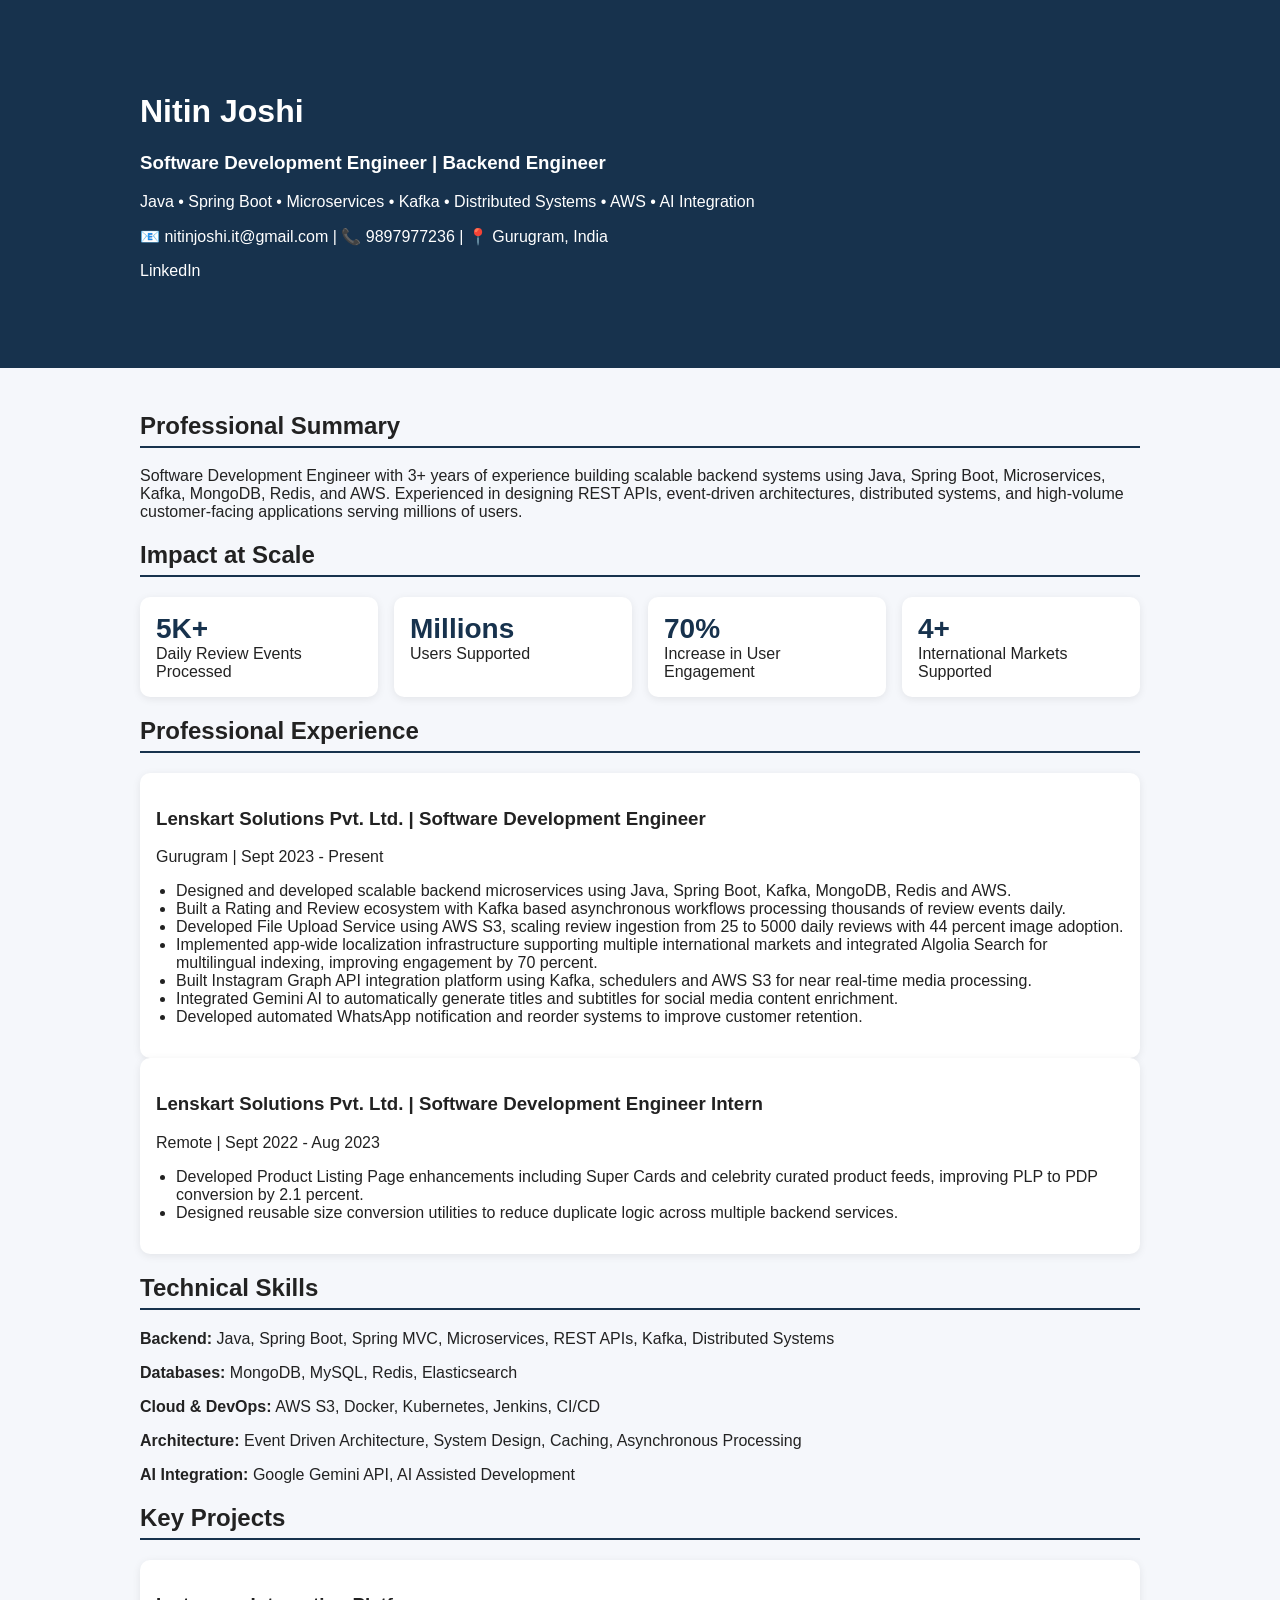
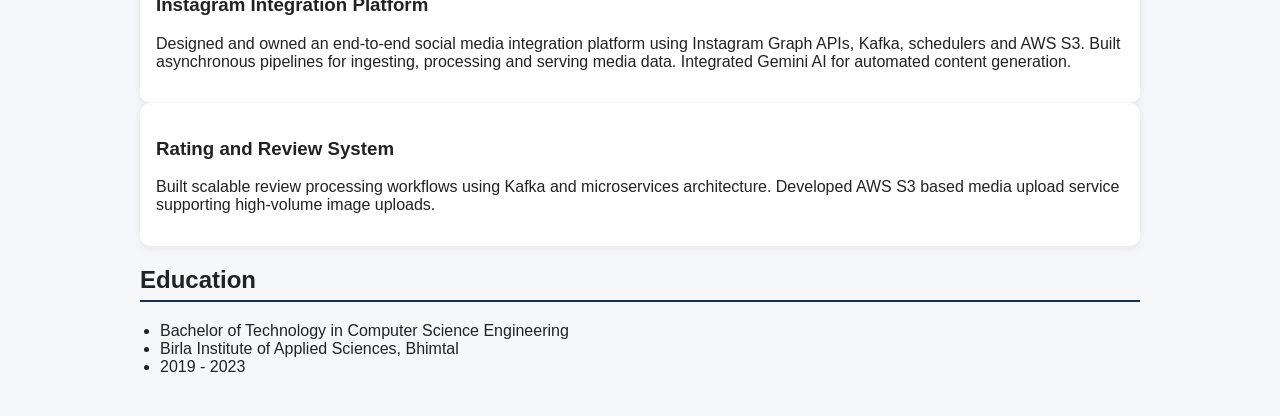
==== index.html @ 6785a504 "Create index.html" ====
<!DOCTYPE html>
<html>
<head>
<meta charset="utf-8">
<meta name="viewport" content="width=device-width,initial-scale=1">
<title>Nitin Joshi | Software Development Engineer</title>

<style>
body{
    font-family:Arial,sans-serif;
    margin:0;
    background:#f5f7fb;
    color:#222
}

header{
    background:#17324d;
    color:#fff;
    padding:48px 24px
}

.container{
    max-width:1000px;
    margin:auto;
    padding:24px
}

h2{
    border-bottom:2px solid #17324d;
    padding-bottom:6px
}

.grid{
    display:grid;
    grid-template-columns:repeat(auto-fit,minmax(220px,1fr));
    gap:16px
}

.card{
    background:#fff;
    padding:16px;
    border-radius:10px;
    box-shadow:0 2px 8px rgba(0,0,0,.08)
}

.metric{
    font-size:28px;
    font-weight:bold;
    color:#17324d
}

ul{
    padding-left:20px
}

@media print{
    header{
        padding:20px
    }
    .card{
        box-shadow:none;
        border:1px solid #ddd
    }
}
</style>

</head>

<body>

<header>
<div class="container">

<h1>Nitin Joshi</h1>

<h3>Software Development Engineer | Backend Engineer</h3>

<p>
Java • Spring Boot • Microservices • Kafka • Distributed Systems • AWS • AI Integration
</p>

<p>
📧 nitinjoshi.it@gmail.com |
📞 9897977236 |
📍 Gurugram, India
</p>

<p>
LinkedIn
</p>

</div>
</header>


<div class="container">

<h2>Professional Summary</h2>

<p>
Software Development Engineer with 3+ years of experience building scalable backend systems using Java, Spring Boot, Microservices, Kafka, MongoDB, Redis, and AWS. Experienced in designing REST APIs, event-driven architectures, distributed systems, and high-volume customer-facing applications serving millions of users.
</p>


<h2>Impact at Scale</h2>

<div class="grid">

<div class="card">
<div class="metric">5K+</div>
Daily Review Events Processed
</div>

<div class="card">
<div class="metric">Millions</div>
Users Supported
</div>

<div class="card">
<div class="metric">70%</div>
Increase in User Engagement
</div>

<div class="card">
<div class="metric">4+</div>
International Markets Supported
</div>

</div>


<h2>Professional Experience</h2>


<div class="card">

<h3>Lenskart Solutions Pvt. Ltd. | Software Development Engineer</h3>

<p>Gurugram | Sept 2023 - Present</p>

<ul>

<li>
Designed and developed scalable backend microservices using Java, Spring Boot, Kafka, MongoDB, Redis and AWS.
</li>

<li>
Built a Rating and Review ecosystem with Kafka based asynchronous workflows processing thousands of review events daily.
</li>

<li>
Developed File Upload Service using AWS S3, scaling review ingestion from 25 to 5000 daily reviews with 44 percent image adoption.
</li>

<li>
Implemented app-wide localization infrastructure supporting multiple international markets and integrated Algolia Search for multilingual indexing, improving engagement by 70 percent.
</li>

<li>
Built Instagram Graph API integration platform using Kafka, schedulers and AWS S3 for near real-time media processing.
</li>

<li>
Integrated Gemini AI to automatically generate titles and subtitles for social media content enrichment.
</li>

<li>
Developed automated WhatsApp notification and reorder systems to improve customer retention.
</li>

</ul>

</div>


<div class="card">

<h3>Lenskart Solutions Pvt. Ltd. | Software Development Engineer Intern</h3>

<p>Remote | Sept 2022 - Aug 2023</p>

<ul>

<li>
Developed Product Listing Page enhancements including Super Cards and celebrity curated product feeds, improving PLP to PDP conversion by 2.1 percent.
</li>

<li>
Designed reusable size conversion utilities to reduce duplicate logic across multiple backend services.
</li>

</ul>

</div>


<h2>Technical Skills</h2>

<p>
<b>Backend:</b>
Java, Spring Boot, Spring MVC, Microservices, REST APIs, Kafka, Distributed Systems
</p>

<p>
<b>Databases:</b>
MongoDB, MySQL, Redis, Elasticsearch
</p>

<p>
<b>Cloud & DevOps:</b>
AWS S3, Docker, Kubernetes, Jenkins, CI/CD
</p>

<p>
<b>Architecture:</b>
Event Driven Architecture, System Design, Caching, Asynchronous Processing
</p>

<p>
<b>AI Integration:</b>
Google Gemini API, AI Assisted Development
</p>


<h2>Key Projects</h2>


<div class="card">

<h3>Instagram Integration Platform</h3>

<p>
Designed and owned an end-to-end social media integration platform using Instagram Graph APIs, Kafka, schedulers and AWS S3. Built asynchronous pipelines for ingesting, processing and serving media data. Integrated Gemini AI for automated content generation.
</p>

</div>


<div class="card">

<h3>Rating and Review System</h3>

<p>
Built scalable review processing workflows using Kafka and microservices architecture. Developed AWS S3 based media upload service supporting high-volume image uploads.
</p>

</div>


<h2>Education</h2>

<ul>
<li>Bachelor of Technology in Computer Science Engineering</li>
<li>Birla Institute of Applied Sciences, Bhimtal</li>
<li>2019 - 2023</li>
</ul>


</div>

</body>
</html>
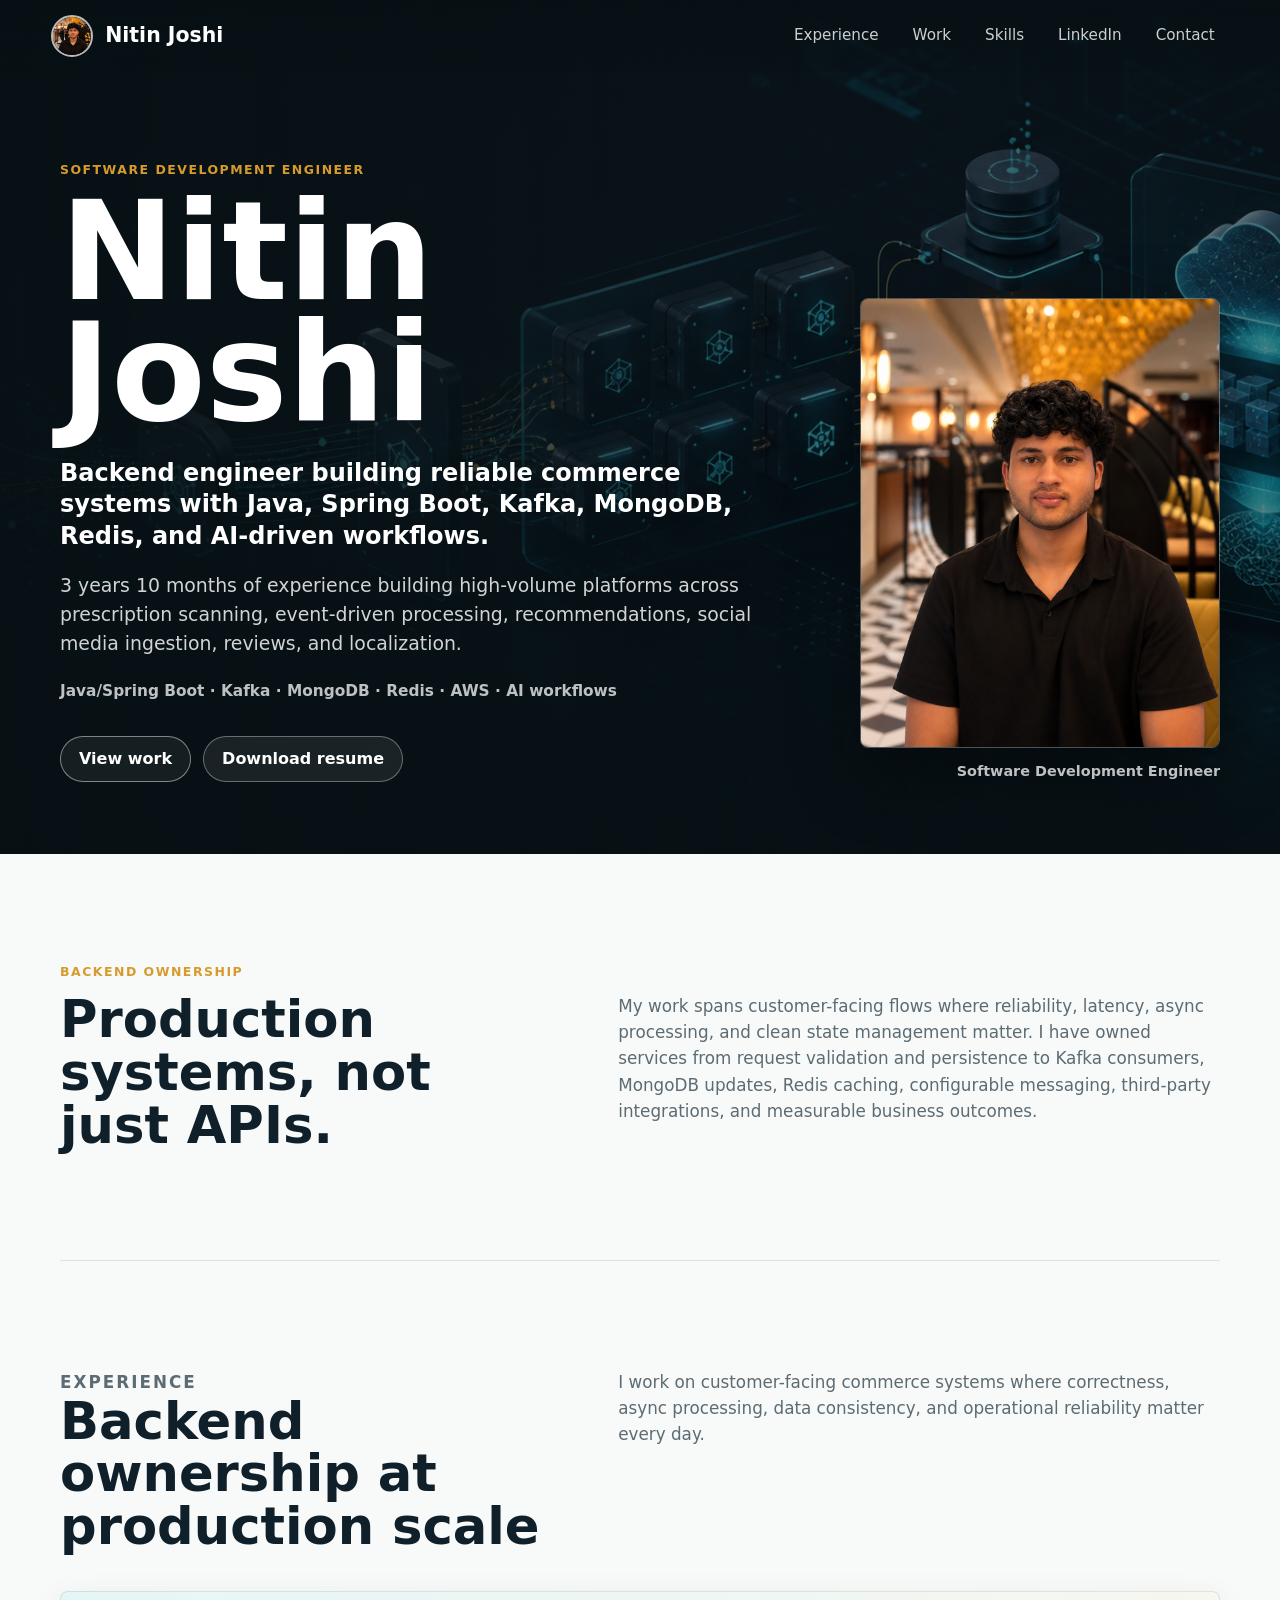
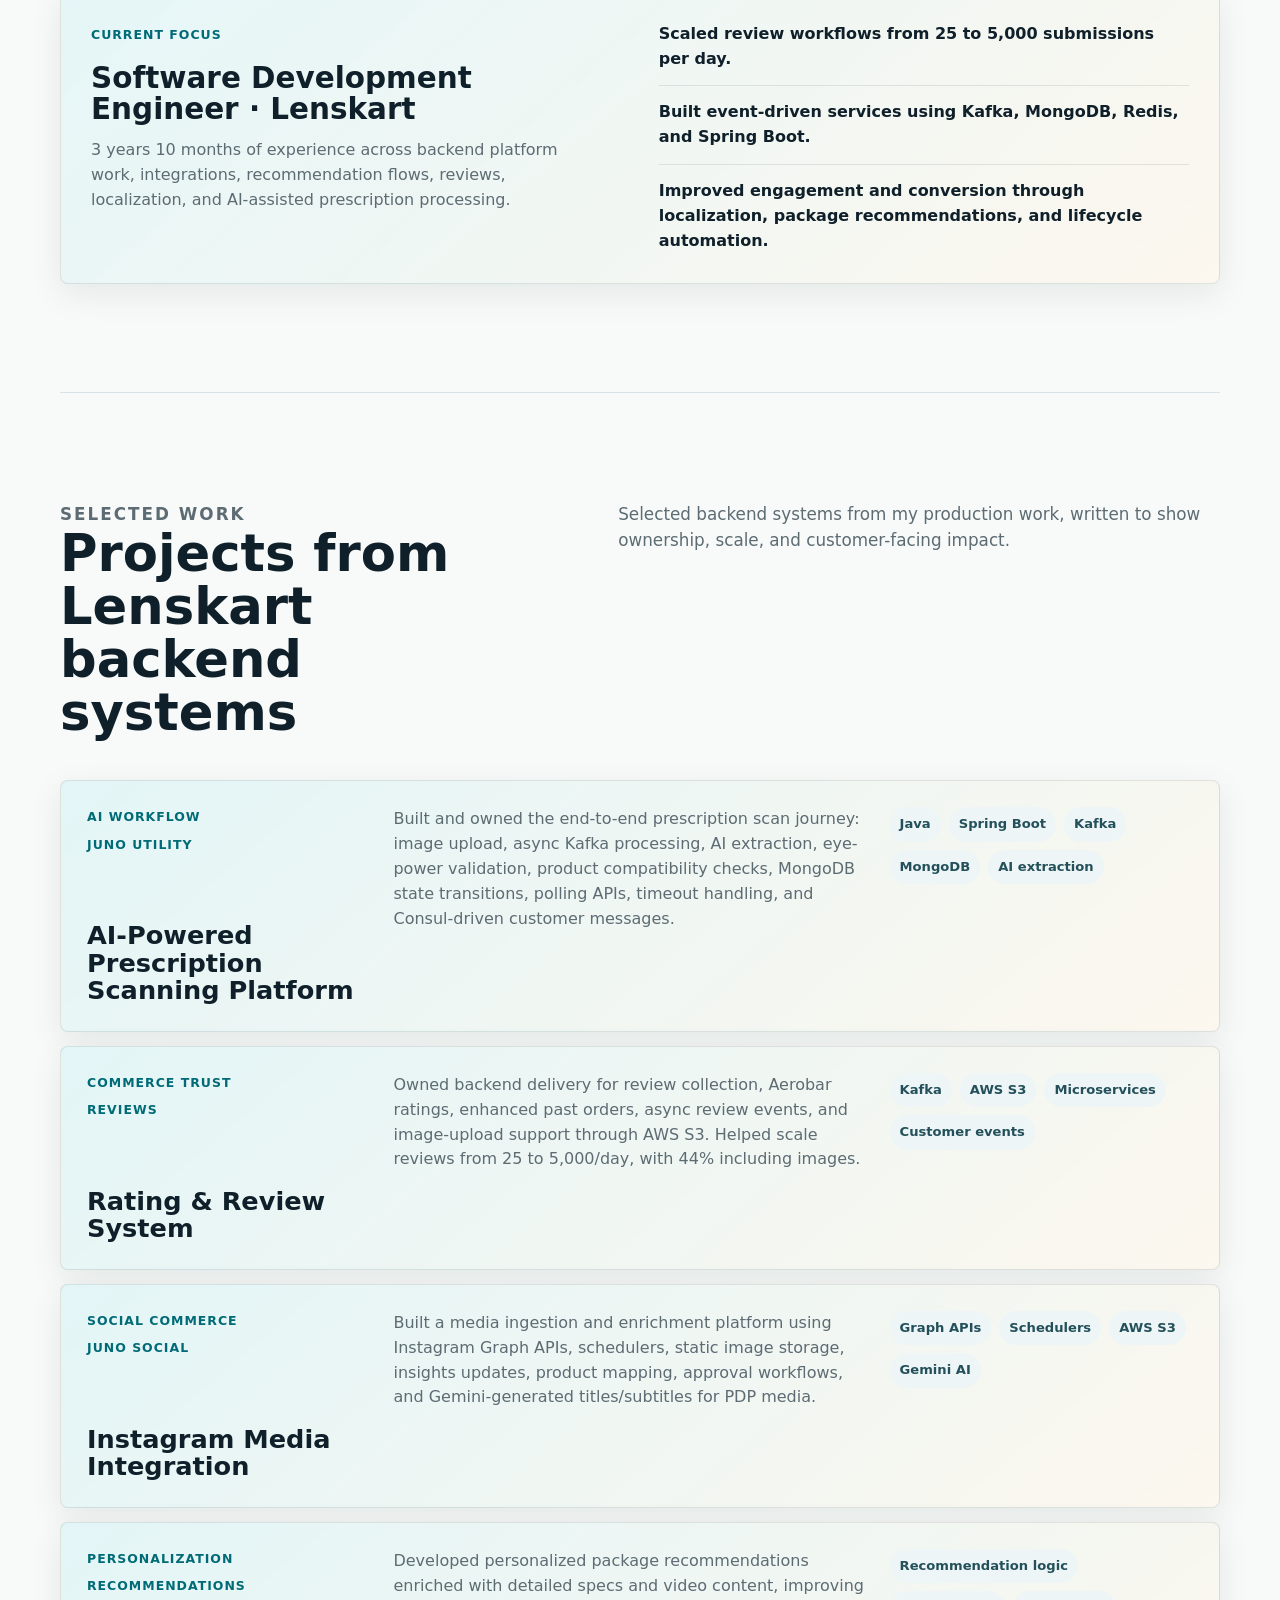
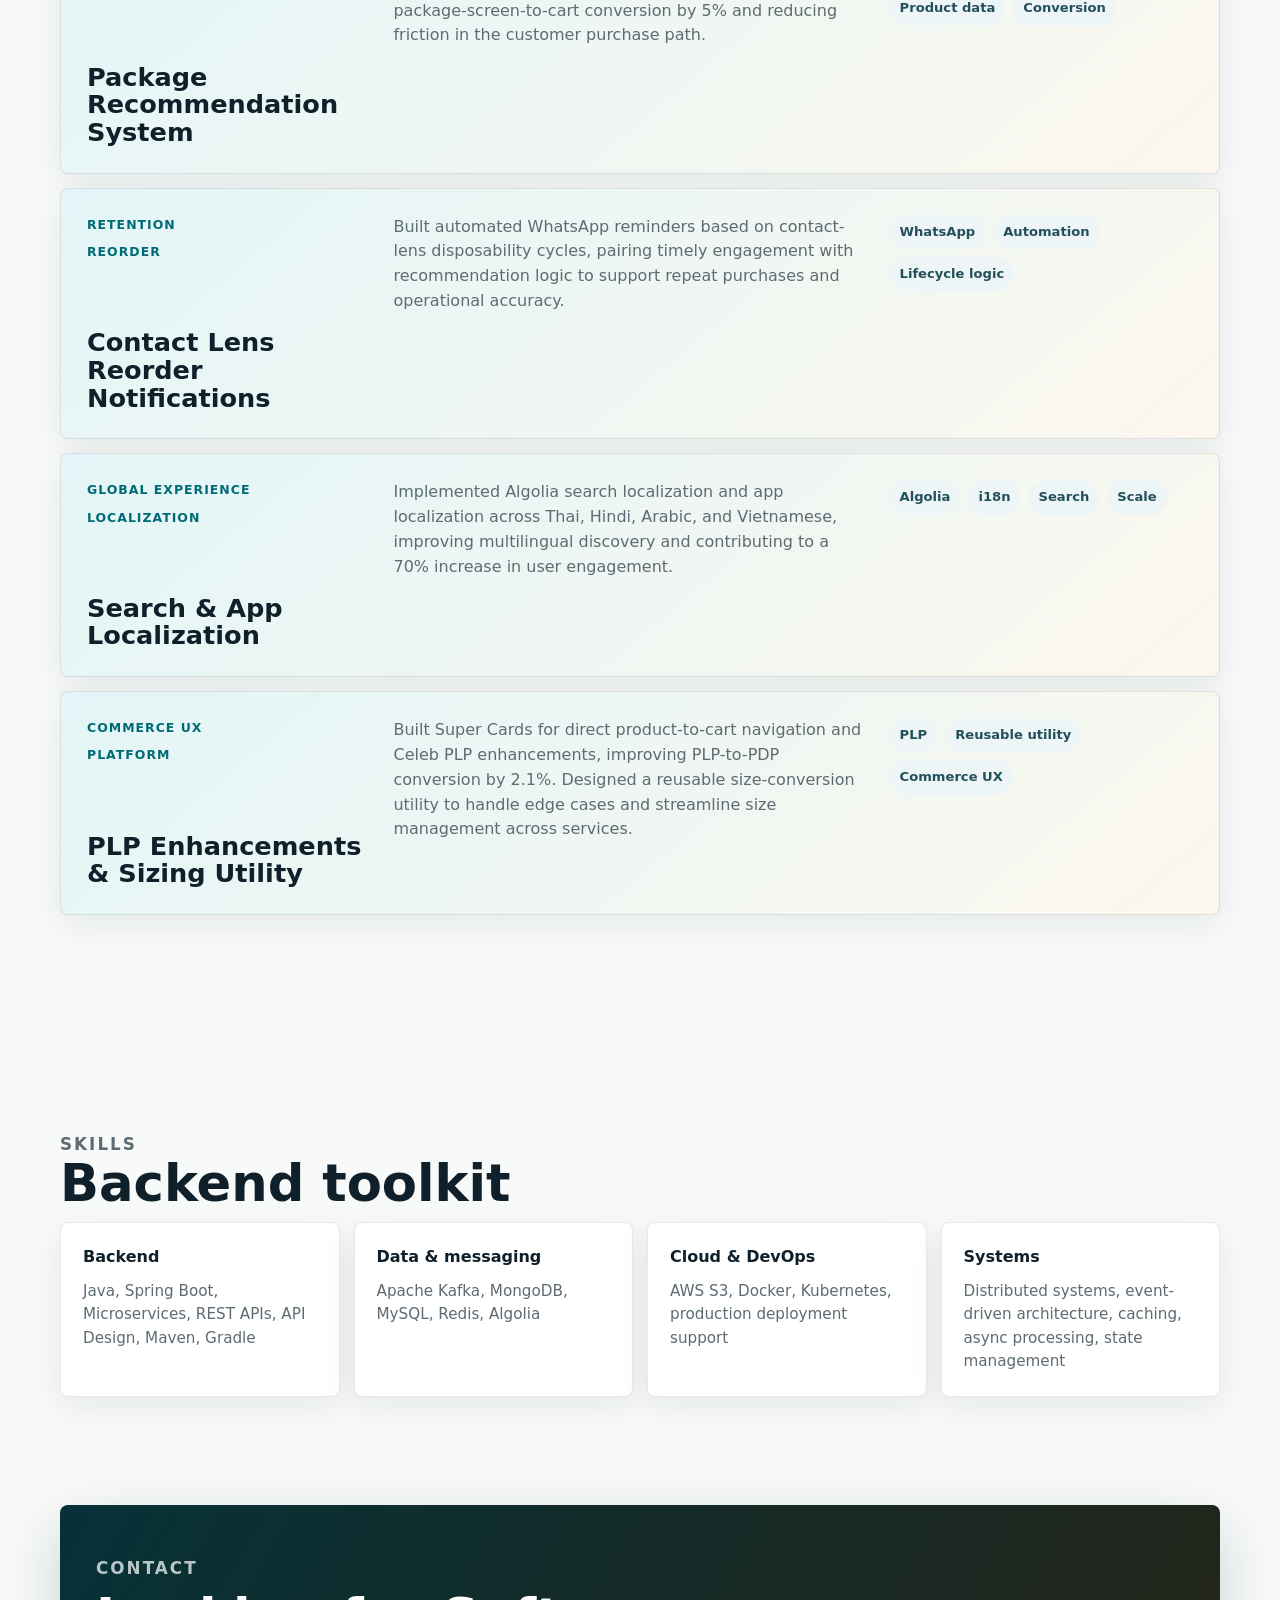
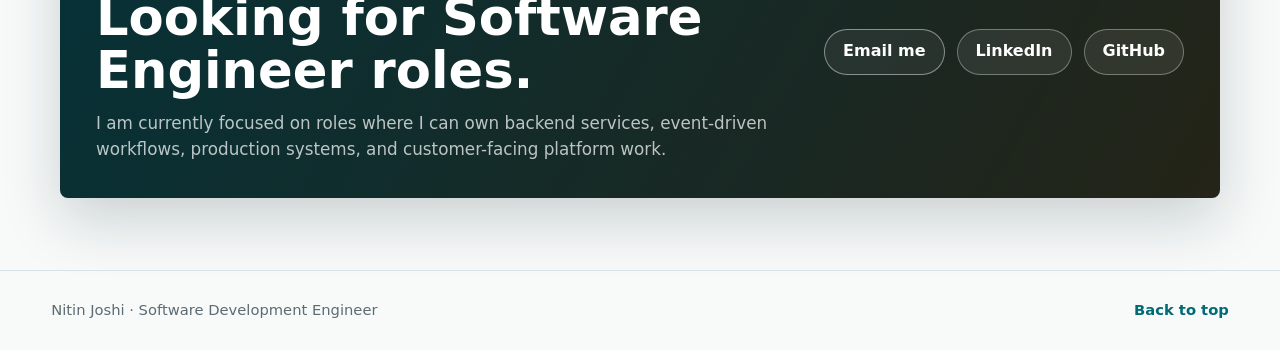
==== commit bc8348d1: "Add files via upload" ====
--- a/index.html
+++ b/index.html
@@ -1,262 +1,296 @@
-<!DOCTYPE html>
-<html>
-<head>
-<meta charset="utf-8">
-<meta name="viewport" content="width=device-width,initial-scale=1">
-<title>Nitin Joshi | Software Development Engineer</title>
-
-<style>
-body{
-    font-family:Arial,sans-serif;
-    margin:0;
-    background:#f5f7fb;
-    color:#222
-}
-
-header{
-    background:#17324d;
-    color:#fff;
-    padding:48px 24px
-}
-
-.container{
-    max-width:1000px;
-    margin:auto;
-    padding:24px
-}
-
-h2{
-    border-bottom:2px solid #17324d;
-    padding-bottom:6px
-}
-
-.grid{
-    display:grid;
-    grid-template-columns:repeat(auto-fit,minmax(220px,1fr));
-    gap:16px
-}
-
-.card{
-    background:#fff;
-    padding:16px;
-    border-radius:10px;
-    box-shadow:0 2px 8px rgba(0,0,0,.08)
-}
-
-.metric{
-    font-size:28px;
-    font-weight:bold;
-    color:#17324d
-}
-
-ul{
-    padding-left:20px
-}
-
-@media print{
-    header{
-        padding:20px
-    }
-    .card{
-        box-shadow:none;
-        border:1px solid #ddd
-    }
-}
-</style>
-
-</head>
-
-<body>
-
-<header>
-<div class="container">
-
-<h1>Nitin Joshi</h1>
-
-<h3>Software Development Engineer | Backend Engineer</h3>
-
-<p>
-Java • Spring Boot • Microservices • Kafka • Distributed Systems • AWS • AI Integration
-</p>
-
-<p>
-📧 nitinjoshi.it@gmail.com |
-📞 9897977236 |
-📍 Gurugram, India
-</p>
-
-<p>
-LinkedIn
-</p>
-
-</div>
-</header>
-
-
-<div class="container">
-
-<h2>Professional Summary</h2>
-
-<p>
-Software Development Engineer with 3+ years of experience building scalable backend systems using Java, Spring Boot, Microservices, Kafka, MongoDB, Redis, and AWS. Experienced in designing REST APIs, event-driven architectures, distributed systems, and high-volume customer-facing applications serving millions of users.
-</p>
-
-
-<h2>Impact at Scale</h2>
-
-<div class="grid">
-
-<div class="card">
-<div class="metric">5K+</div>
-Daily Review Events Processed
-</div>
-
-<div class="card">
-<div class="metric">Millions</div>
-Users Supported
-</div>
-
-<div class="card">
-<div class="metric">70%</div>
-Increase in User Engagement
-</div>
-
-<div class="card">
-<div class="metric">4+</div>
-International Markets Supported
-</div>
-
-</div>
-
-
-<h2>Professional Experience</h2>
-
-
-<div class="card">
-
-<h3>Lenskart Solutions Pvt. Ltd. | Software Development Engineer</h3>
-
-<p>Gurugram | Sept 2023 - Present</p>
-
-<ul>
-
-<li>
-Designed and developed scalable backend microservices using Java, Spring Boot, Kafka, MongoDB, Redis and AWS.
-</li>
-
-<li>
-Built a Rating and Review ecosystem with Kafka based asynchronous workflows processing thousands of review events daily.
-</li>
-
-<li>
-Developed File Upload Service using AWS S3, scaling review ingestion from 25 to 5000 daily reviews with 44 percent image adoption.
-</li>
-
-<li>
-Implemented app-wide localization infrastructure supporting multiple international markets and integrated Algolia Search for multilingual indexing, improving engagement by 70 percent.
-</li>
-
-<li>
-Built Instagram Graph API integration platform using Kafka, schedulers and AWS S3 for near real-time media processing.
-</li>
-
-<li>
-Integrated Gemini AI to automatically generate titles and subtitles for social media content enrichment.
-</li>
-
-<li>
-Developed automated WhatsApp notification and reorder systems to improve customer retention.
-</li>
-
-</ul>
-
-</div>
-
-
-<div class="card">
-
-<h3>Lenskart Solutions Pvt. Ltd. | Software Development Engineer Intern</h3>
-
-<p>Remote | Sept 2022 - Aug 2023</p>
-
-<ul>
-
-<li>
-Developed Product Listing Page enhancements including Super Cards and celebrity curated product feeds, improving PLP to PDP conversion by 2.1 percent.
-</li>
-
-<li>
-Designed reusable size conversion utilities to reduce duplicate logic across multiple backend services.
-</li>
-
-</ul>
-
-</div>
-
-
-<h2>Technical Skills</h2>
-
-<p>
-<b>Backend:</b>
-Java, Spring Boot, Spring MVC, Microservices, REST APIs, Kafka, Distributed Systems
-</p>
-
-<p>
-<b>Databases:</b>
-MongoDB, MySQL, Redis, Elasticsearch
-</p>
-
-<p>
-<b>Cloud & DevOps:</b>
-AWS S3, Docker, Kubernetes, Jenkins, CI/CD
-</p>
-
-<p>
-<b>Architecture:</b>
-Event Driven Architecture, System Design, Caching, Asynchronous Processing
-</p>
-
-<p>
-<b>AI Integration:</b>
-Google Gemini API, AI Assisted Development
-</p>
-
-
-<h2>Key Projects</h2>
-
-
-<div class="card">
-
-<h3>Instagram Integration Platform</h3>
-
-<p>
-Designed and owned an end-to-end social media integration platform using Instagram Graph APIs, Kafka, schedulers and AWS S3. Built asynchronous pipelines for ingesting, processing and serving media data. Integrated Gemini AI for automated content generation.
-</p>
-
-</div>
-
-
-<div class="card">
-
-<h3>Rating and Review System</h3>
-
-<p>
-Built scalable review processing workflows using Kafka and microservices architecture. Developed AWS S3 based media upload service supporting high-volume image uploads.
-</p>
-
-</div>
-
-
-<h2>Education</h2>
-
-<ul>
-<li>Bachelor of Technology in Computer Science Engineering</li>
-<li>Birla Institute of Applied Sciences, Bhimtal</li>
-<li>2019 - 2023</li>
-</ul>
-
-
-</div>
-
-</body>
+<!doctype html>
+<html lang="en">
+  <head>
+    <meta charset="utf-8">
+    <meta name="viewport" content="width=device-width, initial-scale=1">
+    <meta name="description" content="Portfolio of Nitin Joshi, Software Development Engineer building Java, Spring Boot, Kafka, MongoDB, Redis, and AWS-backed systems.">
+    <meta name="theme-color" content="#071014">
+    <title>Nitin Joshi | Software Development Engineer</title>
+    <link rel="preload" as="image" href="assets/backend-systems-hero.png">
+    <link rel="preload" as="image" href="assets/nitin.png">
+    <link rel="stylesheet" href="styles.css">
+  </head>
+  <body>
+    <header class="site-header" data-header>
+      <a class="brand" href="#top" aria-label="Nitin Joshi home">
+        <img src="assets/nitin.png" alt="" aria-hidden="true">
+        <span>Nitin Joshi</span>
+      </a>
+      <button class="nav-toggle" type="button" aria-label="Toggle navigation" aria-expanded="false" data-nav-toggle>
+        <span></span>
+        <span></span>
+        <span></span>
+      </button>
+      <nav class="site-nav" data-nav>
+        <a href="#experience">Experience</a>
+        <a href="#work">Work</a>
+        <a href="#skills">Skills</a>
+        <a href="https://www.linkedin.com/in/nitin-joshi-31b2b4199" target="_blank" rel="noreferrer">LinkedIn</a>
+        <a href="#contact">Contact</a>
+      </nav>
+    </header>
+
+    <main id="top">
+      <section class="hero" aria-labelledby="hero-title">
+        <div class="hero-media" aria-hidden="true"></div>
+        <div class="hero-overlay"></div>
+        <div class="hero-content">
+          <div class="hero-inner">
+            <div class="hero-text">
+              <p class="eyebrow">Software Development Engineer</p>
+              <h1 id="hero-title">Nitin Joshi</h1>
+              <p class="hero-lead">Backend engineer building reliable commerce systems with Java, Spring Boot, Kafka, MongoDB, Redis, and AI-driven workflows.</p>
+              <p class="hero-copy">
+                3 years 10 months of experience building high-volume platforms across prescription scanning,
+                event-driven processing, recommendations, social media ingestion, reviews, and localization.
+              </p>
+              <p class="hero-meta">Java/Spring Boot · Kafka · MongoDB · Redis · AWS · AI workflows</p>
+              <div class="hero-actions" aria-label="Primary actions">
+                <a class="button primary" href="#work">View work</a>
+                <a class="button secondary" href="assets/Nitin_Joshi_SDE_Resume.pdf" download>Download resume</a>
+              </div>
+            </div>
+            <figure class="hero-portrait">
+              <img src="assets/nitin.png" alt="Portrait of Nitin Joshi">
+              <figcaption>Software Development Engineer</figcaption>
+            </figure>
+          </div>
+        </div>
+      </section>
+
+      <section class="intro section-shell" aria-labelledby="intro-title">
+        <div class="section-kicker">Backend ownership</div>
+        <div class="intro-grid">
+          <div>
+            <h2 id="intro-title">Production systems, not just APIs.</h2>
+          </div>
+          <p>
+            My work spans customer-facing flows where reliability, latency, async processing, and clean state management
+            matter. I have owned services from request validation and persistence to Kafka consumers, MongoDB updates,
+            Redis caching, configurable messaging, third-party integrations, and measurable business outcomes.
+          </p>
+        </div>
+      </section>
+
+      <section id="experience" class="experience section-shell" aria-labelledby="experience-title">
+        <div class="section-heading">
+          <div>
+            <p class="section-kicker">Experience</p>
+            <h2 id="experience-title">Backend ownership at production scale</h2>
+          </div>
+          <p>
+            I work on customer-facing commerce systems where correctness, async processing, data consistency,
+            and operational reliability matter every day.
+          </p>
+        </div>
+
+        <article class="experience-row">
+          <div>
+            <span class="role-label">Current focus</span>
+            <h3>Software Development Engineer · Lenskart</h3>
+            <p>3 years 10 months of experience across backend platform work, integrations, recommendation flows, reviews, localization, and AI-assisted prescription processing.</p>
+          </div>
+          <ul class="experience-points" aria-label="Experience highlights">
+            <li>Scaled review workflows from 25 to 5,000 submissions per day.</li>
+            <li>Built event-driven services using Kafka, MongoDB, Redis, and Spring Boot.</li>
+            <li>Improved engagement and conversion through localization, package recommendations, and lifecycle automation.</li>
+          </ul>
+        </article>
+      </section>
+
+      <section id="work" class="work section-shell" aria-labelledby="work-title">
+        <div class="section-heading">
+          <div>
+            <p class="section-kicker">Selected work</p>
+            <h2 id="work-title">Projects from Lenskart backend systems</h2>
+          </div>
+          <p>
+            Selected backend systems from my production work, written to show ownership, scale,
+            and customer-facing impact.
+          </p>
+        </div>
+
+        <div class="project-grid">
+          <article class="project-card">
+            <div class="card-topline">
+              <span>AI workflow</span>
+              <span>Juno Utility</span>
+            </div>
+            <h3>AI-Powered Prescription Scanning Platform</h3>
+            <p>
+              Built and owned the end-to-end prescription scan journey: image upload, async Kafka processing,
+              AI extraction, eye-power validation, product compatibility checks, MongoDB state transitions,
+              polling APIs, timeout handling, and Consul-driven customer messages.
+            </p>
+            <ul class="tag-list" aria-label="Technologies">
+              <li>Java</li>
+              <li>Spring Boot</li>
+              <li>Kafka</li>
+              <li>MongoDB</li>
+              <li>AI extraction</li>
+            </ul>
+          </article>
+
+          <article class="project-card">
+            <div class="card-topline">
+              <span>Commerce trust</span>
+              <span>Reviews</span>
+            </div>
+            <h3>Rating & Review System</h3>
+            <p>
+              Owned backend delivery for review collection, Aerobar ratings, enhanced past orders, async review
+              events, and image-upload support through AWS S3. Helped scale reviews from 25 to 5,000/day,
+              with 44% including images.
+            </p>
+            <ul class="tag-list" aria-label="Technologies">
+              <li>Kafka</li>
+              <li>AWS S3</li>
+              <li>Microservices</li>
+              <li>Customer events</li>
+            </ul>
+          </article>
+
+          <article class="project-card">
+            <div class="card-topline">
+              <span>Social commerce</span>
+              <span>Juno Social</span>
+            </div>
+            <h3>Instagram Media Integration</h3>
+            <p>
+              Built a media ingestion and enrichment platform using Instagram Graph APIs, schedulers, static image
+              storage, insights updates, product mapping, approval workflows, and Gemini-generated titles/subtitles
+              for PDP media.
+            </p>
+            <ul class="tag-list" aria-label="Technologies">
+              <li>Graph APIs</li>
+              <li>Schedulers</li>
+              <li>AWS S3</li>
+              <li>Gemini AI</li>
+            </ul>
+          </article>
+
+          <article class="project-card">
+            <div class="card-topline">
+              <span>Personalization</span>
+              <span>Recommendations</span>
+            </div>
+            <h3>Package Recommendation System</h3>
+            <p>
+              Developed personalized package recommendations enriched with detailed specs and video content,
+              improving package-screen-to-cart conversion by 5% and reducing friction in the customer purchase path.
+            </p>
+            <ul class="tag-list" aria-label="Technologies">
+              <li>Recommendation logic</li>
+              <li>Product data</li>
+              <li>Conversion</li>
+            </ul>
+          </article>
+
+          <article class="project-card">
+            <div class="card-topline">
+              <span>Retention</span>
+              <span>Reorder</span>
+            </div>
+            <h3>Contact Lens Reorder Notifications</h3>
+            <p>
+              Built automated WhatsApp reminders based on contact-lens disposability cycles, pairing timely
+              engagement with recommendation logic to support repeat purchases and operational accuracy.
+            </p>
+            <ul class="tag-list" aria-label="Technologies">
+              <li>WhatsApp</li>
+              <li>Automation</li>
+              <li>Lifecycle logic</li>
+            </ul>
+          </article>
+
+          <article class="project-card">
+            <div class="card-topline">
+              <span>Global experience</span>
+              <span>Localization</span>
+            </div>
+            <h3>Search & App Localization</h3>
+            <p>
+              Implemented Algolia search localization and app localization across Thai, Hindi, Arabic, and Vietnamese,
+              improving multilingual discovery and contributing to a 70% increase in user engagement.
+            </p>
+            <ul class="tag-list" aria-label="Technologies">
+              <li>Algolia</li>
+              <li>i18n</li>
+              <li>Search</li>
+              <li>Scale</li>
+            </ul>
+          </article>
+
+          <article class="project-card">
+            <div class="card-topline">
+              <span>Commerce UX</span>
+              <span>Platform</span>
+            </div>
+            <h3>PLP Enhancements & Sizing Utility</h3>
+            <p>
+              Built Super Cards for direct product-to-cart navigation and Celeb PLP enhancements, improving
+              PLP-to-PDP conversion by 2.1%. Designed a reusable size-conversion utility to handle edge cases
+              and streamline size management across services.
+            </p>
+            <ul class="tag-list" aria-label="Technologies">
+              <li>PLP</li>
+              <li>Reusable utility</li>
+              <li>Commerce UX</li>
+            </ul>
+          </article>
+        </div>
+      </section>
+
+      <section id="skills" class="skills section-shell" aria-labelledby="skills-title">
+        <div class="section-heading">
+          <div>
+            <p class="section-kicker">Skills</p>
+            <h2 id="skills-title">Backend toolkit</h2>
+          </div>
+        </div>
+
+        <div class="skills-grid">
+          <section aria-labelledby="skills-backend">
+            <h3 id="skills-backend">Backend</h3>
+            <p>Java, Spring Boot, Microservices, REST APIs, API Design, Maven, Gradle</p>
+          </section>
+          <section aria-labelledby="skills-data">
+            <h3 id="skills-data">Data & messaging</h3>
+            <p>Apache Kafka, MongoDB, MySQL, Redis, Algolia</p>
+          </section>
+          <section aria-labelledby="skills-cloud">
+            <h3 id="skills-cloud">Cloud & DevOps</h3>
+            <p>AWS S3, Docker, Kubernetes, production deployment support</p>
+          </section>
+          <section aria-labelledby="skills-systems">
+            <h3 id="skills-systems">Systems</h3>
+            <p>Distributed systems, event-driven architecture, caching, async processing, state management</p>
+          </section>
+        </div>
+      </section>
+
+      <section id="contact" class="contact section-shell" aria-labelledby="contact-title">
+        <div>
+          <p class="section-kicker">Contact</p>
+          <h2 id="contact-title">Looking for Software Engineer roles.</h2>
+          <p>
+            I am currently focused on roles where I can own backend services, event-driven workflows,
+            production systems, and customer-facing platform work.
+          </p>
+        </div>
+        <div class="contact-actions">
+          <a class="button primary" href="mailto:nitinjoshi.it@gmail.com">Email me</a>
+          <a class="button secondary" href="https://www.linkedin.com/in/nitin-joshi-31b2b4199" target="_blank" rel="noreferrer">LinkedIn</a>
+          <a class="button secondary" href="https://github.com/Nitin-J" target="_blank" rel="noreferrer">GitHub</a>
+        </div>
+      </section>
+    </main>
+
+    <footer class="site-footer">
+      <p>Nitin Joshi · Software Development Engineer</p>
+      <a href="#top">Back to top</a>
+    </footer>
+
+    <script src="script.js"></script>
+  </body>
 </html>
--- a/styles.css
+++ b/styles.css
@@ -0,0 +1,708 @@
+:root {
+  --bg: #071014;
+  --bg-2: #0d191f;
+  --ink: #10202a;
+  --muted: #5d6b73;
+  --line: #d9e2e6;
+  --paper: #f7faf9;
+  --panel: #ffffff;
+  --teal: #00a7b5;
+  --teal-dark: #006b76;
+  --amber: #d79b2d;
+  --green: #71c78b;
+  --radius: 8px;
+  --shadow: 0 22px 60px rgba(8, 23, 31, 0.18);
+  --max: 1160px;
+}
+
+* {
+  box-sizing: border-box;
+}
+
+html {
+  scroll-behavior: smooth;
+}
+
+body {
+  margin: 0;
+  background: var(--paper);
+  color: var(--ink);
+  font-family: Inter, ui-sans-serif, system-ui, -apple-system, BlinkMacSystemFont, "Segoe UI", sans-serif;
+  line-height: 1.55;
+}
+
+body.nav-open {
+  overflow: hidden;
+}
+
+a {
+  color: inherit;
+  text-decoration: none;
+}
+
+img {
+  max-width: 100%;
+  display: block;
+}
+
+.site-header {
+  position: fixed;
+  z-index: 50;
+  top: 0;
+  left: 0;
+  width: 100%;
+  height: 72px;
+  display: flex;
+  align-items: center;
+  justify-content: space-between;
+  padding: 0 clamp(20px, 4vw, 56px);
+  color: #ffffff;
+  background: linear-gradient(180deg, rgba(7, 16, 20, 0.86), rgba(7, 16, 20, 0.22));
+  transition: background 180ms ease, box-shadow 180ms ease, height 180ms ease;
+}
+
+.site-header.scrolled {
+  height: 64px;
+  background: rgba(7, 16, 20, 0.94);
+  box-shadow: 0 12px 40px rgba(0, 0, 0, 0.24);
+  backdrop-filter: blur(16px);
+}
+
+.brand {
+  display: inline-flex;
+  align-items: center;
+  gap: 12px;
+  font-weight: 800;
+  font-size: clamp(1.08rem, 1.6vw, 1.32rem);
+  letter-spacing: 0;
+}
+
+.brand img {
+  width: 42px;
+  height: 42px;
+  border-radius: 999px;
+  object-fit: cover;
+  object-position: center 35%;
+  border: 2px solid rgba(255, 255, 255, 0.72);
+}
+
+.site-nav {
+  display: flex;
+  gap: 6px;
+  align-items: center;
+}
+
+.site-nav a {
+  padding: 10px 14px;
+  border-radius: 999px;
+  color: rgba(255, 255, 255, 0.8);
+  font-size: 0.95rem;
+}
+
+.site-nav a:hover,
+.site-nav a:focus-visible {
+  color: #ffffff;
+  background: rgba(255, 255, 255, 0.11);
+  outline: none;
+}
+
+.nav-toggle {
+  display: none;
+  width: 44px;
+  height: 44px;
+  border: 1px solid rgba(255, 255, 255, 0.22);
+  border-radius: 999px;
+  background: rgba(255, 255, 255, 0.08);
+  padding: 0;
+}
+
+.nav-toggle span {
+  display: block;
+  width: 18px;
+  height: 2px;
+  margin: 4px auto;
+  background: #ffffff;
+  border-radius: 999px;
+}
+
+.hero {
+  position: relative;
+  min-height: 92vh;
+  display: flex;
+  align-items: flex-end;
+  isolation: isolate;
+  overflow: hidden;
+  background: var(--bg);
+}
+
+.hero-media,
+.hero-overlay {
+  position: absolute;
+  inset: 0;
+}
+
+.hero-media {
+  z-index: -2;
+  background-image: url("assets/backend-systems-hero.png");
+  background-size: cover;
+  background-position: center;
+  filter: saturate(1.03) contrast(1.04);
+  transform: scale(1.02);
+}
+
+.hero-overlay {
+  z-index: -1;
+  background:
+    linear-gradient(90deg, rgba(7, 16, 20, 0.94) 0%, rgba(7, 16, 20, 0.76) 38%, rgba(7, 16, 20, 0.28) 76%),
+    linear-gradient(0deg, rgba(7, 16, 20, 0.92) 0%, rgba(7, 16, 20, 0.2) 48%, rgba(7, 16, 20, 0.55) 100%);
+}
+
+.hero-content {
+  width: min(var(--max), calc(100% - 40px));
+  margin: 0 auto;
+  padding: 160px 0 72px;
+  color: #ffffff;
+}
+
+.hero-inner {
+  display: grid;
+  grid-template-columns: minmax(0, 1fr) minmax(260px, 360px);
+  gap: clamp(30px, 6vw, 88px);
+  align-items: end;
+}
+
+.hero-text {
+  min-width: 0;
+}
+
+.eyebrow,
+.section-kicker {
+  margin: 0 0 12px;
+  color: var(--amber);
+  font-size: 0.78rem;
+  font-weight: 800;
+  letter-spacing: 0.12em;
+  text-transform: uppercase;
+}
+
+.hero h1 {
+  max-width: 850px;
+  margin: 0;
+  font-size: clamp(4rem, 11vw, 8.6rem);
+  line-height: 0.88;
+  letter-spacing: 0;
+}
+
+.hero-lead {
+  max-width: 780px;
+  margin: 24px 0 0;
+  color: #ffffff;
+  font-size: clamp(1.1rem, 2vw, 1.5rem);
+  line-height: 1.32;
+  font-weight: 750;
+}
+
+.hero-copy {
+  max-width: 720px;
+  margin: 18px 0 0;
+  color: rgba(255, 255, 255, 0.82);
+  font-size: clamp(1rem, 1.7vw, 1.18rem);
+}
+
+.hero-meta {
+  margin: 22px 0 0;
+  color: rgba(255, 255, 255, 0.74);
+  font-size: 0.96rem;
+  font-weight: 800;
+}
+
+.hero-portrait {
+  margin: 0;
+  width: 100%;
+}
+
+.hero-portrait img {
+  width: 100%;
+  aspect-ratio: 4 / 5;
+  object-fit: cover;
+  object-position: center 38%;
+  border-radius: var(--radius);
+  border: 1px solid rgba(255, 255, 255, 0.28);
+  box-shadow: 0 24px 70px rgba(0, 0, 0, 0.35);
+}
+
+.hero-portrait figcaption {
+  margin-top: 12px;
+  color: rgba(255, 255, 255, 0.74);
+  font-size: 0.9rem;
+  font-weight: 800;
+  text-align: right;
+}
+
+.hero-actions,
+.contact-actions {
+  display: flex;
+  flex-wrap: wrap;
+  gap: 12px;
+  margin-top: 32px;
+}
+
+.button {
+  display: inline-flex;
+  align-items: center;
+  justify-content: center;
+  min-height: 46px;
+  padding: 0 18px;
+  border-radius: 999px;
+  border: 1px solid transparent;
+  font-weight: 800;
+  transition: transform 160ms ease, background 160ms ease, color 160ms ease, border-color 160ms ease;
+}
+
+.button:hover,
+.button:focus-visible {
+  transform: translateY(-2px);
+  outline: none;
+}
+
+.button.primary {
+  color: #ffffff;
+  border-color: rgba(255, 255, 255, 0.46);
+  background: rgba(255, 255, 255, 0.06);
+}
+
+.button.primary:hover,
+.button.primary:focus-visible {
+  background: #ffffff;
+  border-color: #ffffff;
+  color: var(--bg);
+}
+
+.button.secondary {
+  color: #ffffff;
+  border-color: rgba(255, 255, 255, 0.34);
+  background: rgba(255, 255, 255, 0.08);
+}
+
+.button.secondary:hover,
+.button.secondary:focus-visible {
+  border-color: #ffffff;
+  background: #ffffff;
+  color: var(--bg);
+}
+
+.section-shell {
+  width: min(var(--max), calc(100% - 40px));
+  margin: 0 auto;
+  padding: clamp(68px, 9vw, 108px) 0;
+}
+
+.intro-grid,
+.section-heading {
+  display: grid;
+  grid-template-columns: minmax(240px, 0.8fr) minmax(320px, 1fr);
+  gap: clamp(28px, 6vw, 80px);
+  align-items: start;
+}
+
+.intro h2,
+.section-heading h2,
+.contact h2 {
+  margin: 0;
+  font-size: clamp(2rem, 4vw, 3.2rem);
+  line-height: 1.03;
+  letter-spacing: 0;
+}
+
+.intro p,
+.section-heading p,
+.contact p {
+  margin: 0;
+  color: var(--muted);
+  font-size: 1.05rem;
+}
+
+.work {
+  border-top: 1px solid var(--line);
+}
+
+.experience {
+  border-top: 1px solid var(--line);
+}
+
+.experience-row {
+  display: grid;
+  grid-template-columns: minmax(300px, 0.95fr) minmax(320px, 1fr);
+  gap: clamp(24px, 5vw, 64px);
+  margin-top: 38px;
+  padding: 30px;
+  border: 1px solid rgba(16, 32, 42, 0.1);
+  border-radius: var(--radius);
+  background:
+    linear-gradient(140deg, rgba(0, 167, 181, 0.1), rgba(215, 155, 45, 0.08)),
+    #ffffff;
+  box-shadow: 0 10px 34px rgba(8, 23, 31, 0.08);
+}
+
+.role-label {
+  color: var(--teal-dark);
+  font-size: 0.78rem;
+  font-weight: 900;
+  letter-spacing: 0.08em;
+  text-transform: uppercase;
+}
+
+.experience-row h3 {
+  margin: 16px 0 12px;
+  font-size: clamp(1.35rem, 2.3vw, 2rem);
+  line-height: 1.08;
+  letter-spacing: 0;
+}
+
+.experience-row p {
+  margin: 0;
+  color: var(--muted);
+}
+
+.experience-points {
+  margin: 0;
+  padding: 0;
+  list-style: none;
+}
+
+.experience-points li {
+  padding: 14px 0;
+  border-bottom: 1px solid rgba(16, 32, 42, 0.1);
+  color: var(--ink);
+  font-weight: 700;
+}
+
+.experience-points li:first-child {
+  padding-top: 0;
+}
+
+.experience-points li:last-child {
+  padding-bottom: 0;
+  border-bottom: 0;
+}
+
+.project-grid {
+  display: grid;
+  grid-template-columns: 1fr;
+  gap: 14px;
+  margin-top: 42px;
+}
+
+.project-card,
+.skills-grid section {
+  border: 1px solid rgba(16, 32, 42, 0.1);
+  border-radius: var(--radius);
+  background: var(--panel);
+  box-shadow: 0 10px 34px rgba(8, 23, 31, 0.08);
+}
+
+.project-card {
+  min-height: auto;
+  display: grid;
+  grid-template-columns: minmax(190px, 0.75fr) minmax(320px, 1.25fr) minmax(220px, 0.8fr);
+  gap: 22px;
+  align-items: start;
+  padding: 26px;
+  background:
+    linear-gradient(140deg, rgba(0, 167, 181, 0.11), rgba(215, 155, 45, 0.08)),
+    #ffffff;
+  overflow: hidden;
+}
+
+.card-topline {
+  display: flex;
+  flex-direction: column;
+  gap: 8px;
+  grid-column: 1;
+  grid-row: 1;
+  color: var(--teal-dark);
+  font-size: 0.78rem;
+  font-weight: 800;
+  letter-spacing: 0.08em;
+  text-transform: uppercase;
+}
+
+.project-card h3 {
+  grid-column: 1;
+  grid-row: 2;
+  margin: 46px 0 0;
+  font-size: clamp(1.25rem, 2vw, 1.72rem);
+  line-height: 1.08;
+  letter-spacing: 0;
+}
+
+.project-card p {
+  grid-column: 2;
+  grid-row: 1 / span 2;
+  margin: 0;
+  color: var(--muted);
+  font-size: 1rem;
+}
+
+.tag-list {
+  display: flex;
+  flex-wrap: wrap;
+  gap: 8px;
+  align-content: flex-start;
+  grid-column: 3;
+  grid-row: 1 / span 2;
+  margin: 0;
+  padding: 0;
+  list-style: none;
+}
+
+.tag-list li {
+  padding: 7px 10px;
+  border-radius: 999px;
+  background: #edf5f6;
+  color: #23505a;
+  font-size: 0.82rem;
+  font-weight: 800;
+}
+
+.skills-grid {
+  display: grid;
+  grid-template-columns: repeat(4, minmax(0, 1fr));
+  gap: 14px;
+  margin-top: 12px;
+}
+
+.skills-grid section {
+  padding: 22px;
+}
+
+.skills-grid h3 {
+  margin: 0 0 10px;
+  font-size: 1rem;
+}
+
+.skills-grid p {
+  margin: 0;
+  color: var(--muted);
+  font-size: 0.95rem;
+}
+
+.contact {
+  width: min(var(--max), calc(100% - 40px));
+  display: grid;
+  grid-template-columns: minmax(0, 1fr) auto;
+  gap: 32px;
+  align-items: center;
+  margin-bottom: 72px;
+  padding: 36px;
+  border-radius: var(--radius);
+  background:
+    linear-gradient(120deg, rgba(0, 167, 181, 0.22), rgba(215, 155, 45, 0.14)),
+    var(--bg);
+  color: #ffffff;
+  box-shadow: var(--shadow);
+}
+
+.contact p {
+  max-width: 680px;
+  margin-top: 14px;
+  color: rgba(255, 255, 255, 0.72);
+}
+
+.contact .section-kicker {
+  margin-bottom: 10px;
+}
+
+.contact-actions {
+  margin: 0;
+  justify-content: flex-end;
+}
+
+.site-footer {
+  display: flex;
+  align-items: center;
+  justify-content: space-between;
+  gap: 20px;
+  padding: 28px clamp(20px, 4vw, 56px);
+  border-top: 1px solid var(--line);
+  color: var(--muted);
+  font-size: 0.92rem;
+}
+
+.site-footer p {
+  margin: 0;
+}
+
+.site-footer a {
+  font-weight: 800;
+  color: var(--teal-dark);
+}
+
+@media (max-width: 1020px) {
+  .skills-grid {
+    grid-template-columns: repeat(2, minmax(0, 1fr));
+  }
+
+  .hero-inner {
+    grid-template-columns: minmax(0, 1fr) minmax(220px, 300px);
+  }
+
+  .project-card {
+    grid-template-columns: minmax(190px, 0.9fr) minmax(0, 1.15fr);
+  }
+
+  .project-card p {
+    grid-column: 2;
+  }
+
+  .tag-list {
+    grid-column: 1 / -1;
+    grid-row: auto;
+    padding-top: 2px;
+  }
+
+}
+
+@media (max-width: 760px) {
+  .site-header {
+    height: 64px;
+  }
+
+  .nav-toggle {
+    display: block;
+  }
+
+  .site-nav {
+    position: fixed;
+    inset: 64px 16px auto;
+    display: grid;
+    gap: 6px;
+    padding: 12px;
+    border-radius: var(--radius);
+    background: rgba(7, 16, 20, 0.97);
+    box-shadow: var(--shadow);
+    opacity: 0;
+    pointer-events: none;
+    transform: translateY(-10px);
+    transition: opacity 160ms ease, transform 160ms ease;
+  }
+
+  .site-nav.open {
+    opacity: 1;
+    pointer-events: auto;
+    transform: translateY(0);
+  }
+
+  .site-nav a {
+    padding: 12px 14px;
+  }
+
+  .hero {
+    min-height: 820px;
+  }
+
+  .hero-media {
+    background-position: 62% center;
+  }
+
+  .hero-overlay {
+    background:
+      linear-gradient(90deg, rgba(7, 16, 20, 0.98), rgba(7, 16, 20, 0.72)),
+      linear-gradient(0deg, rgba(7, 16, 20, 0.94), rgba(7, 16, 20, 0.2));
+  }
+
+  .hero-content {
+    padding-bottom: 48px;
+  }
+
+  .hero-inner {
+    grid-template-columns: 1fr;
+  }
+
+  .hero-portrait {
+    width: min(320px, 78vw);
+  }
+
+  .hero-portrait figcaption {
+    text-align: left;
+  }
+
+  .intro-grid,
+  .section-heading,
+  .experience-row,
+  .contact {
+    grid-template-columns: 1fr;
+  }
+
+  .project-grid,
+  .skills-grid {
+    grid-template-columns: 1fr;
+  }
+
+  .project-card {
+    display: block;
+    min-height: auto;
+  }
+
+  .project-card h3 {
+    margin-top: 18px;
+  }
+
+  .project-card p {
+    margin-top: 12px;
+  }
+
+  .tag-list {
+    margin-top: 22px;
+  }
+
+  .contact {
+    padding: 28px;
+  }
+
+  .contact-actions {
+    justify-content: flex-start;
+  }
+
+  .site-footer {
+    align-items: flex-start;
+    flex-direction: column;
+  }
+}
+
+@media (max-width: 540px) {
+  .section-shell,
+  .hero-content,
+  .contact {
+    width: min(100% - 28px, var(--max));
+  }
+
+  .hero {
+    min-height: 780px;
+  }
+
+  .hero h1 {
+    font-size: clamp(3.2rem, 18vw, 4.4rem);
+  }
+
+  .hero-actions,
+  .contact-actions {
+    display: grid;
+    grid-template-columns: 1fr;
+  }
+
+  .button {
+    width: 100%;
+  }
+}
+
+@media (prefers-reduced-motion: reduce) {
+  *,
+  *::before,
+  *::after {
+    scroll-behavior: auto !important;
+    transition-duration: 0.01ms !important;
+    animation-duration: 0.01ms !important;
+    animation-iteration-count: 1 !important;
+  }
+}
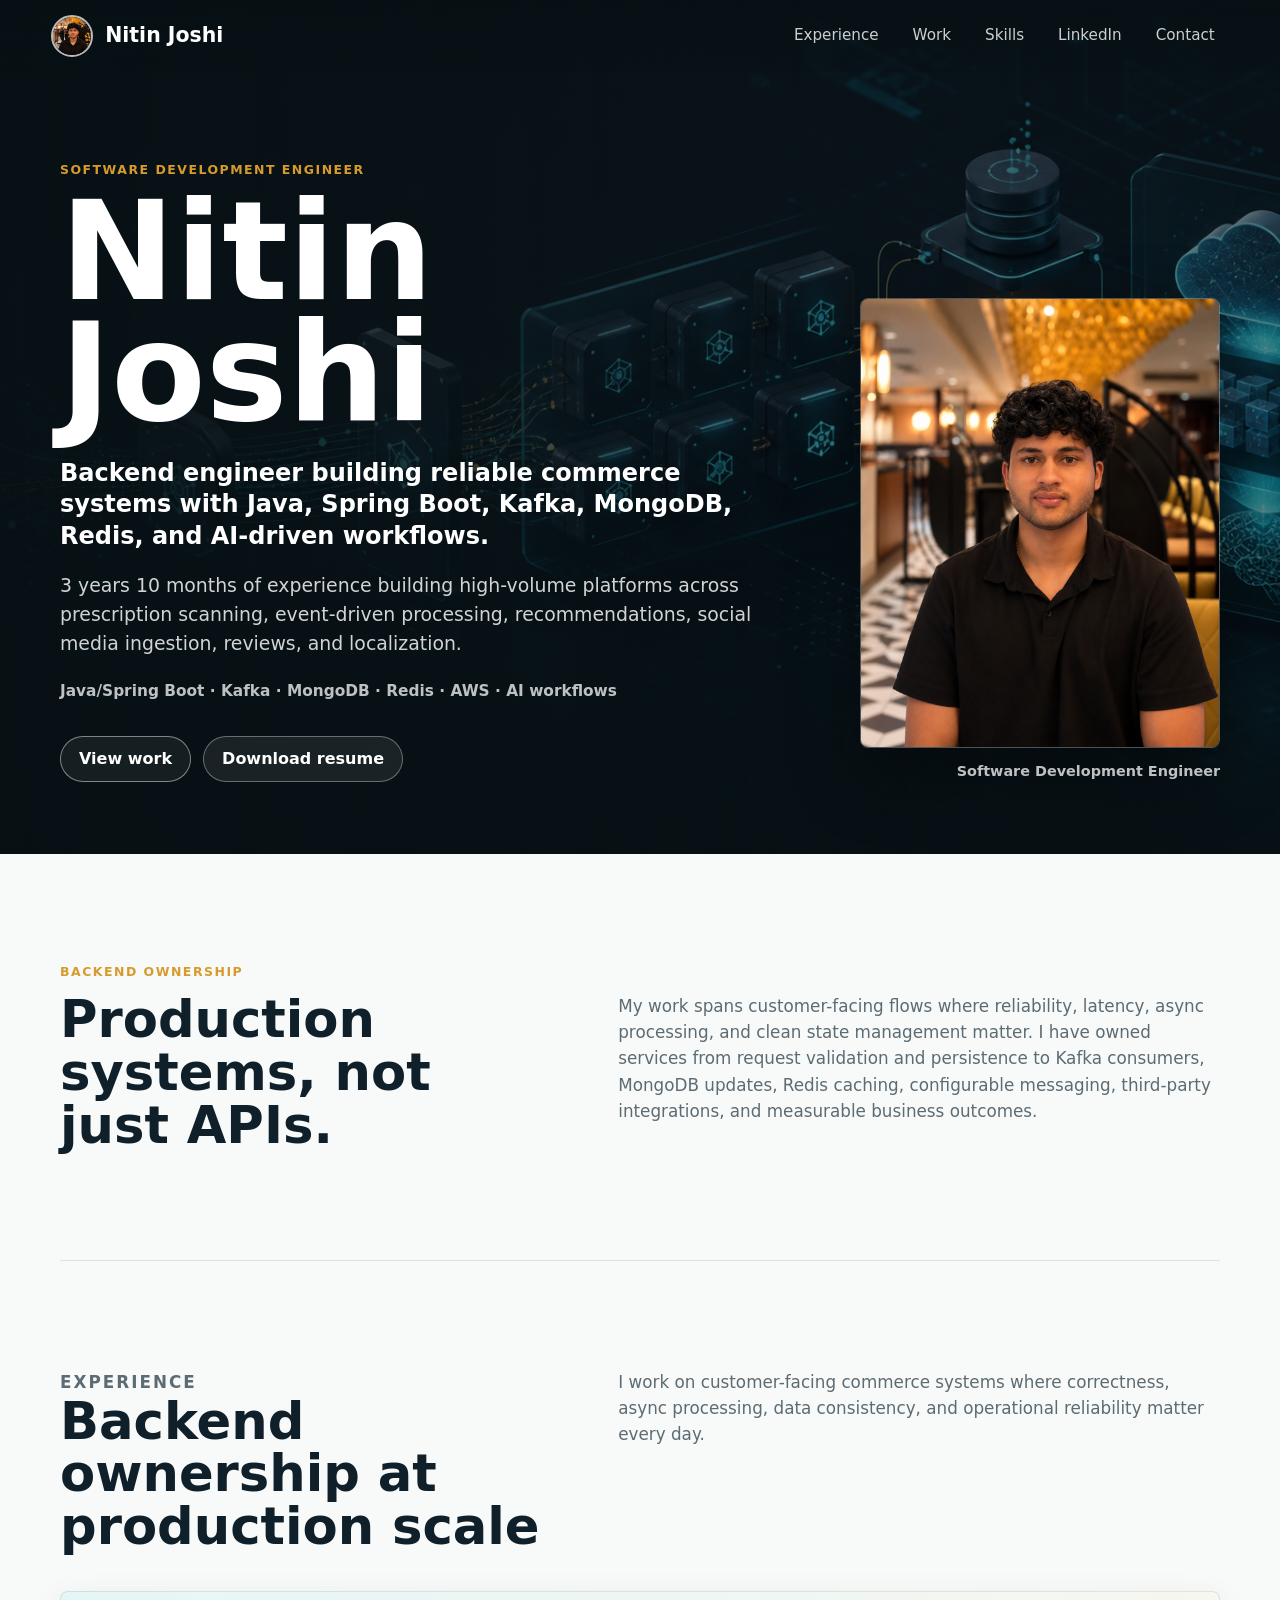
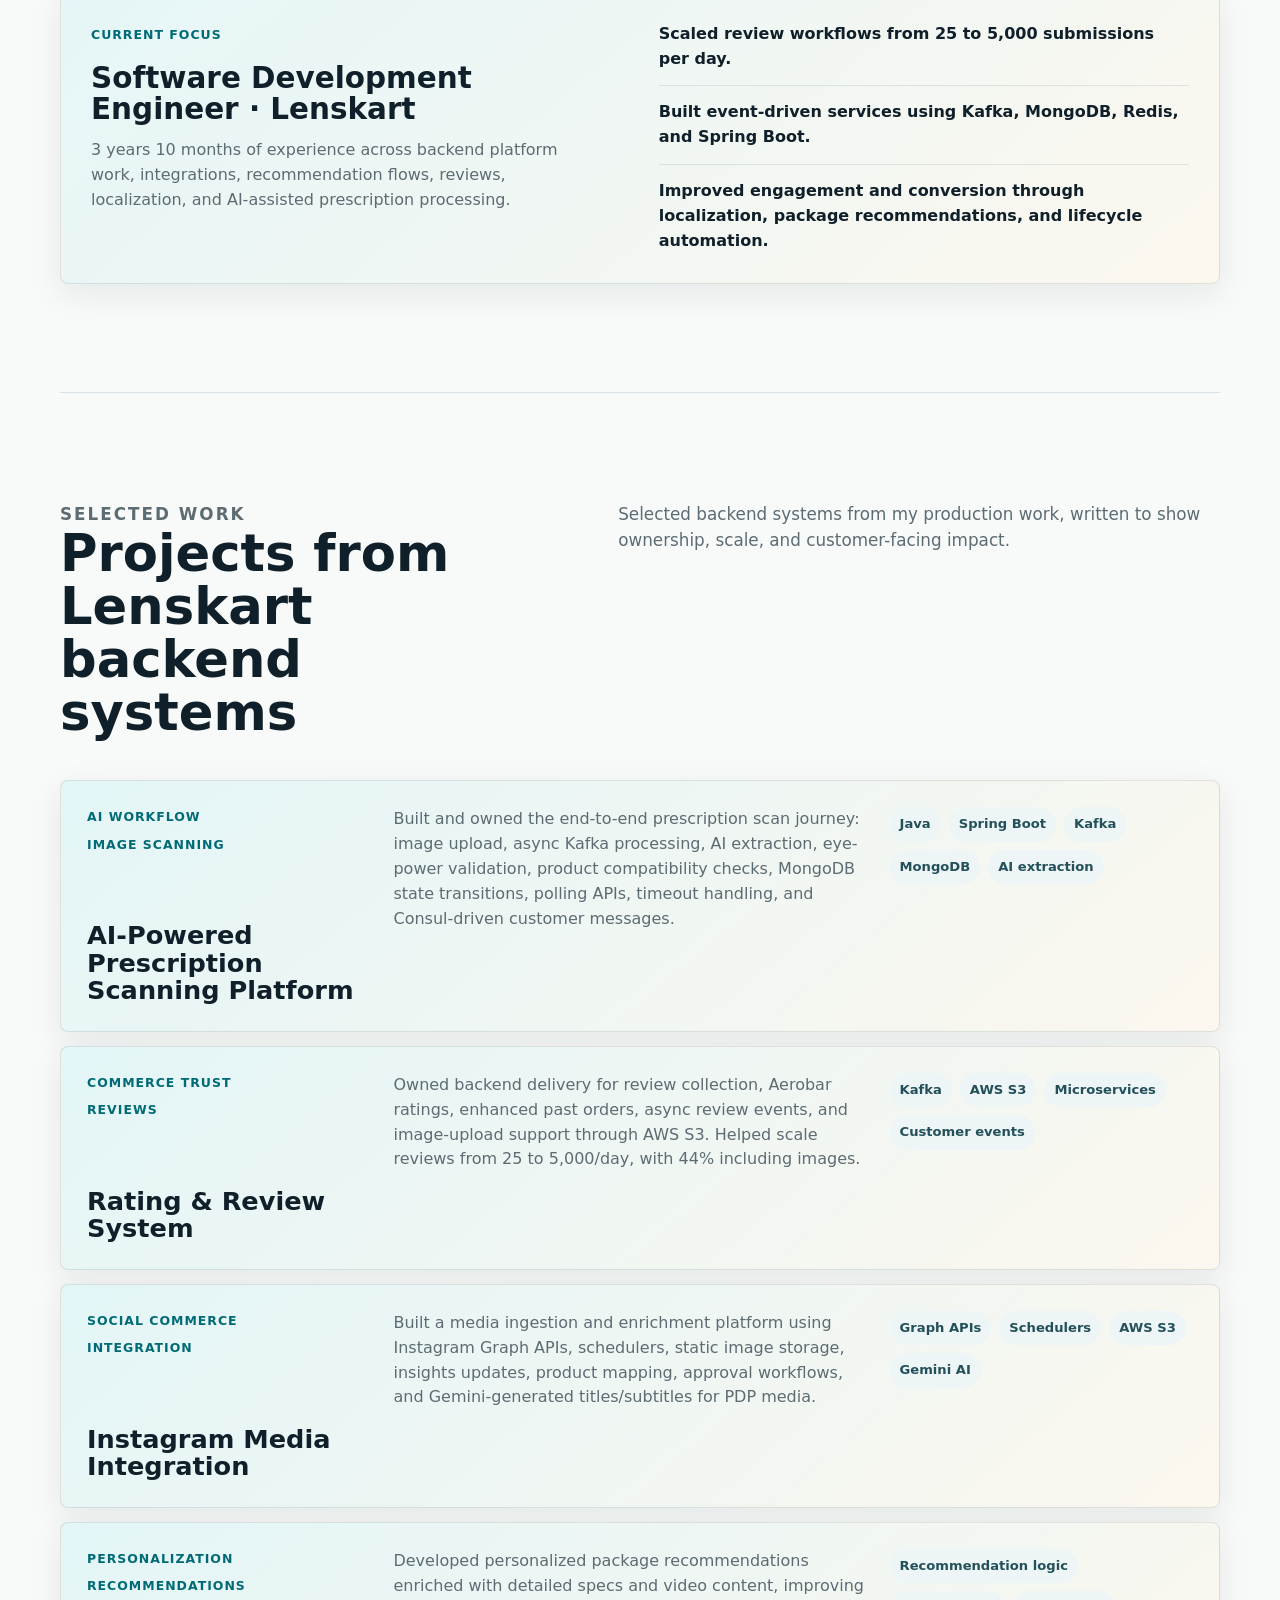
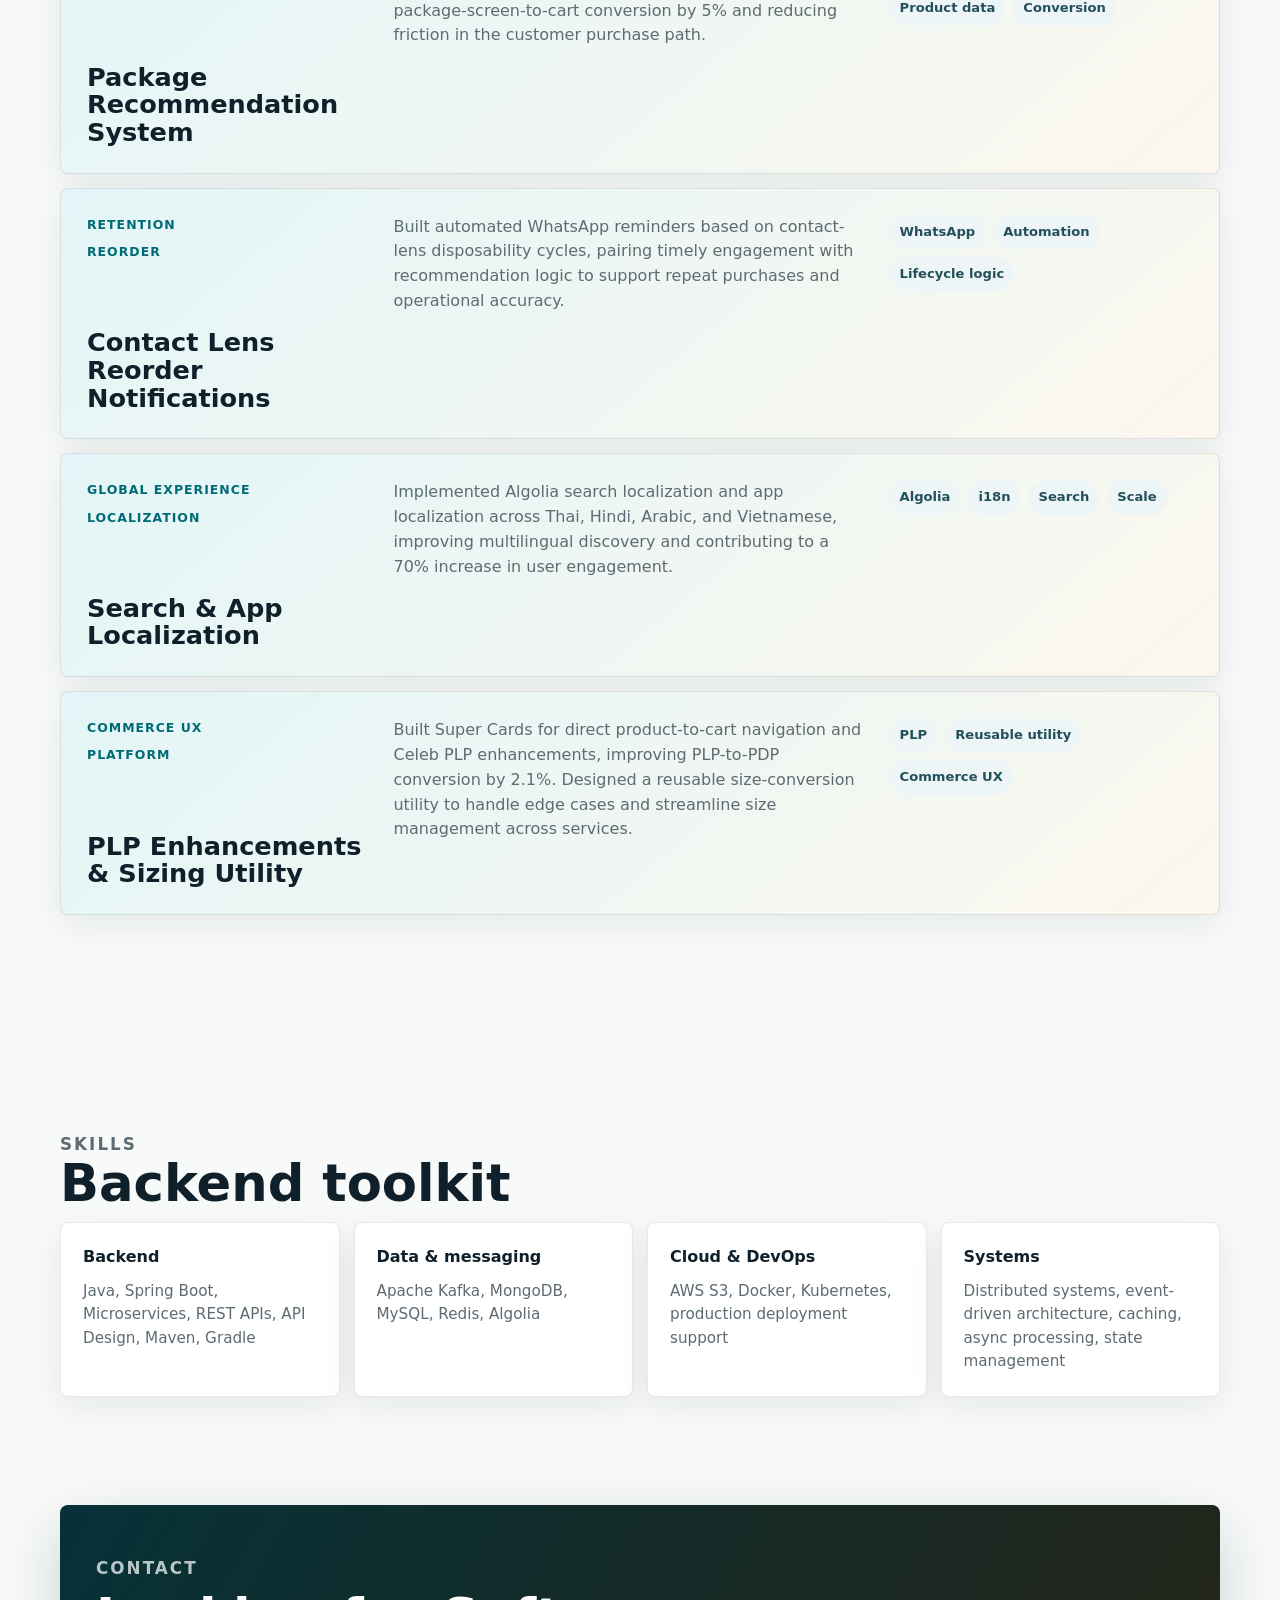
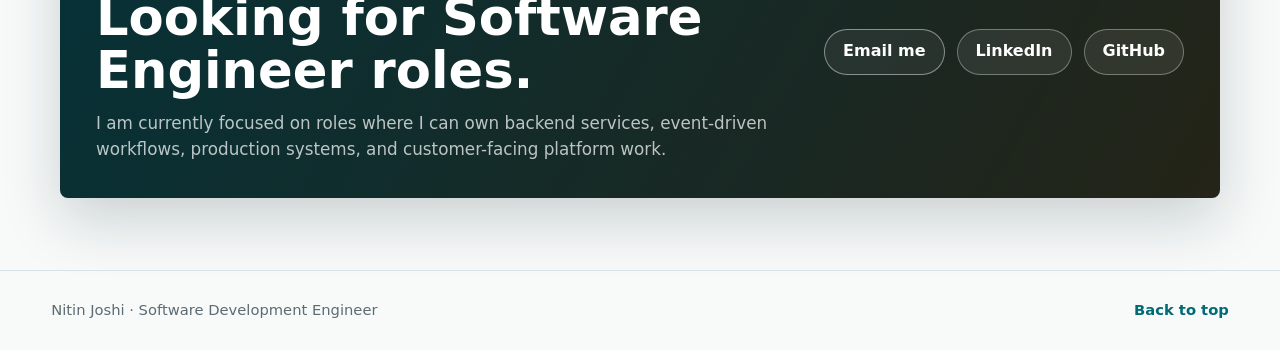
==== commit 62e35797: "Update project card titles in index.html" ====
--- a/index.html
+++ b/index.html
@@ -114,7 +114,7 @@
           <article class="project-card">
             <div class="card-topline">
               <span>AI workflow</span>
-              <span>Juno Utility</span>
+              <span>Image Scanning</span>
             </div>
             <h3>AI-Powered Prescription Scanning Platform</h3>
             <p>
@@ -153,7 +153,7 @@
           <article class="project-card">
             <div class="card-topline">
               <span>Social commerce</span>
-              <span>Juno Social</span>
+              <span>Integration</span>
             </div>
             <h3>Instagram Media Integration</h3>
             <p>
